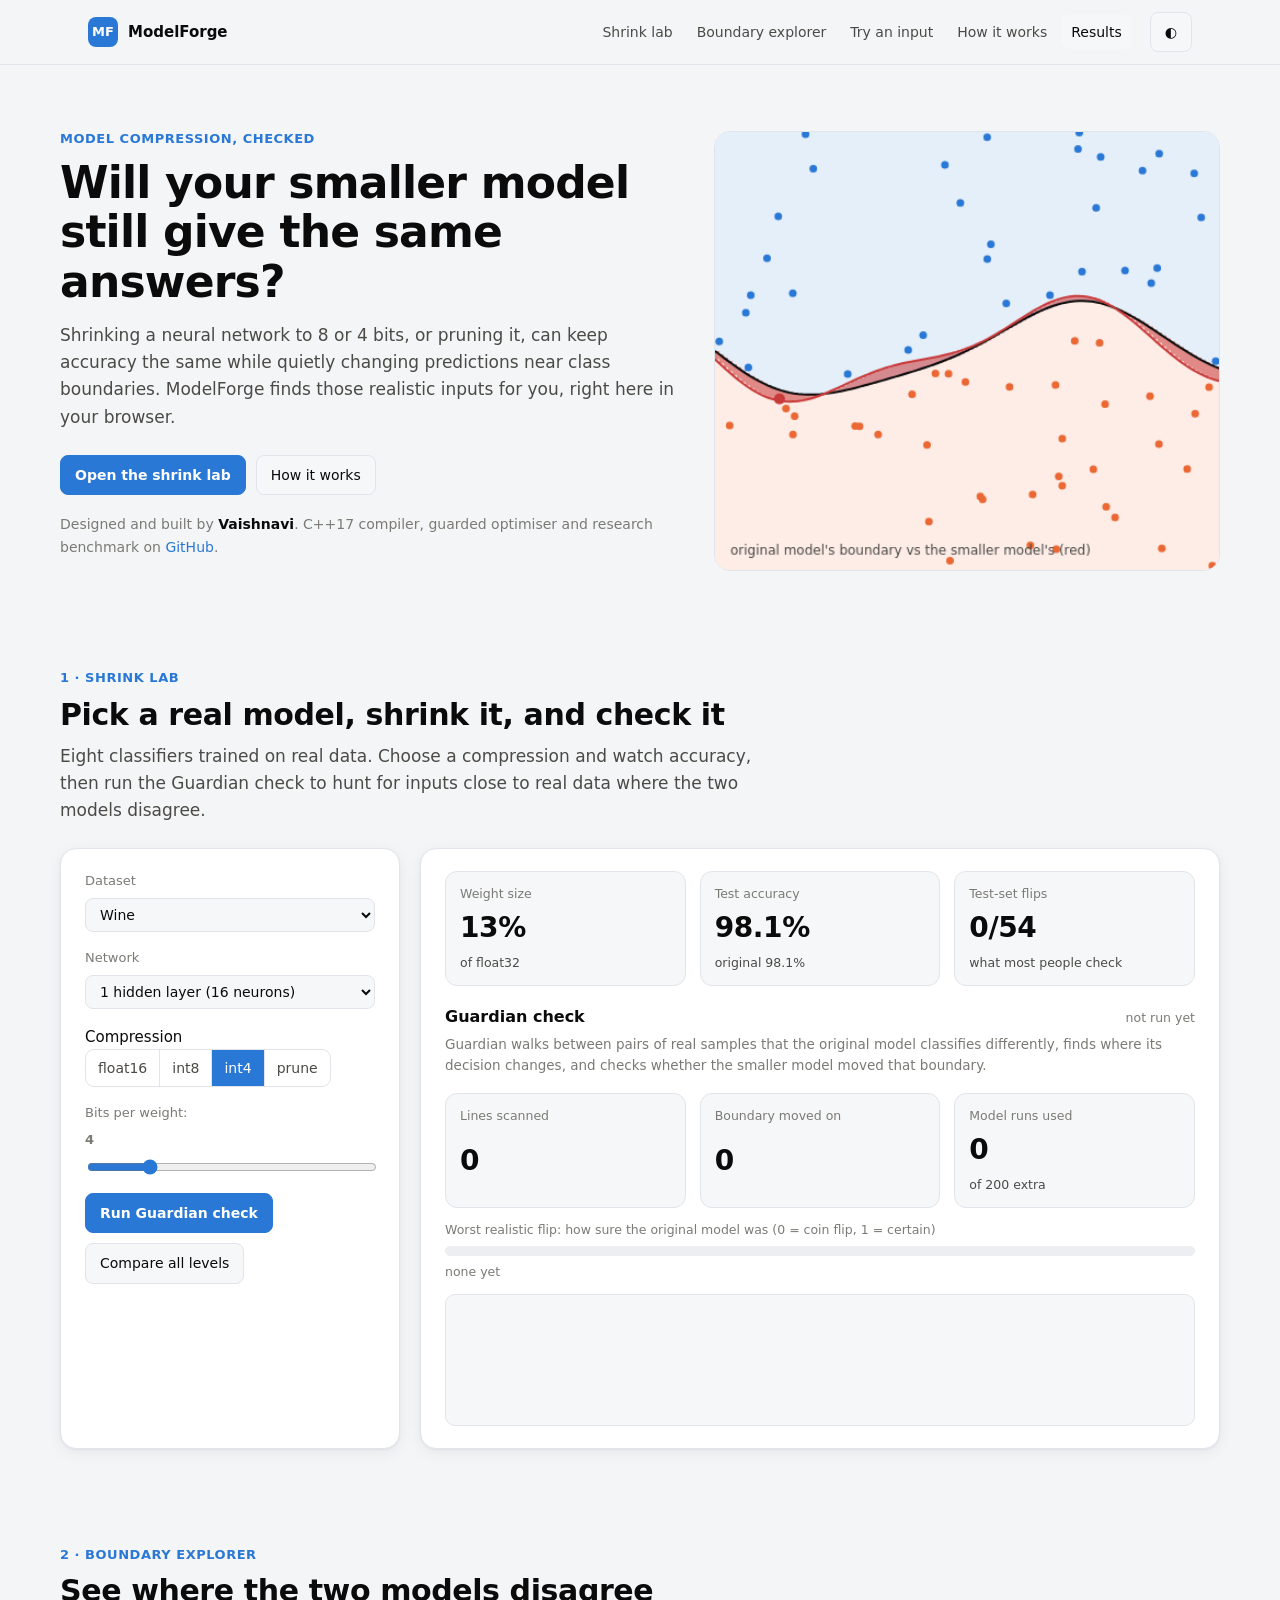
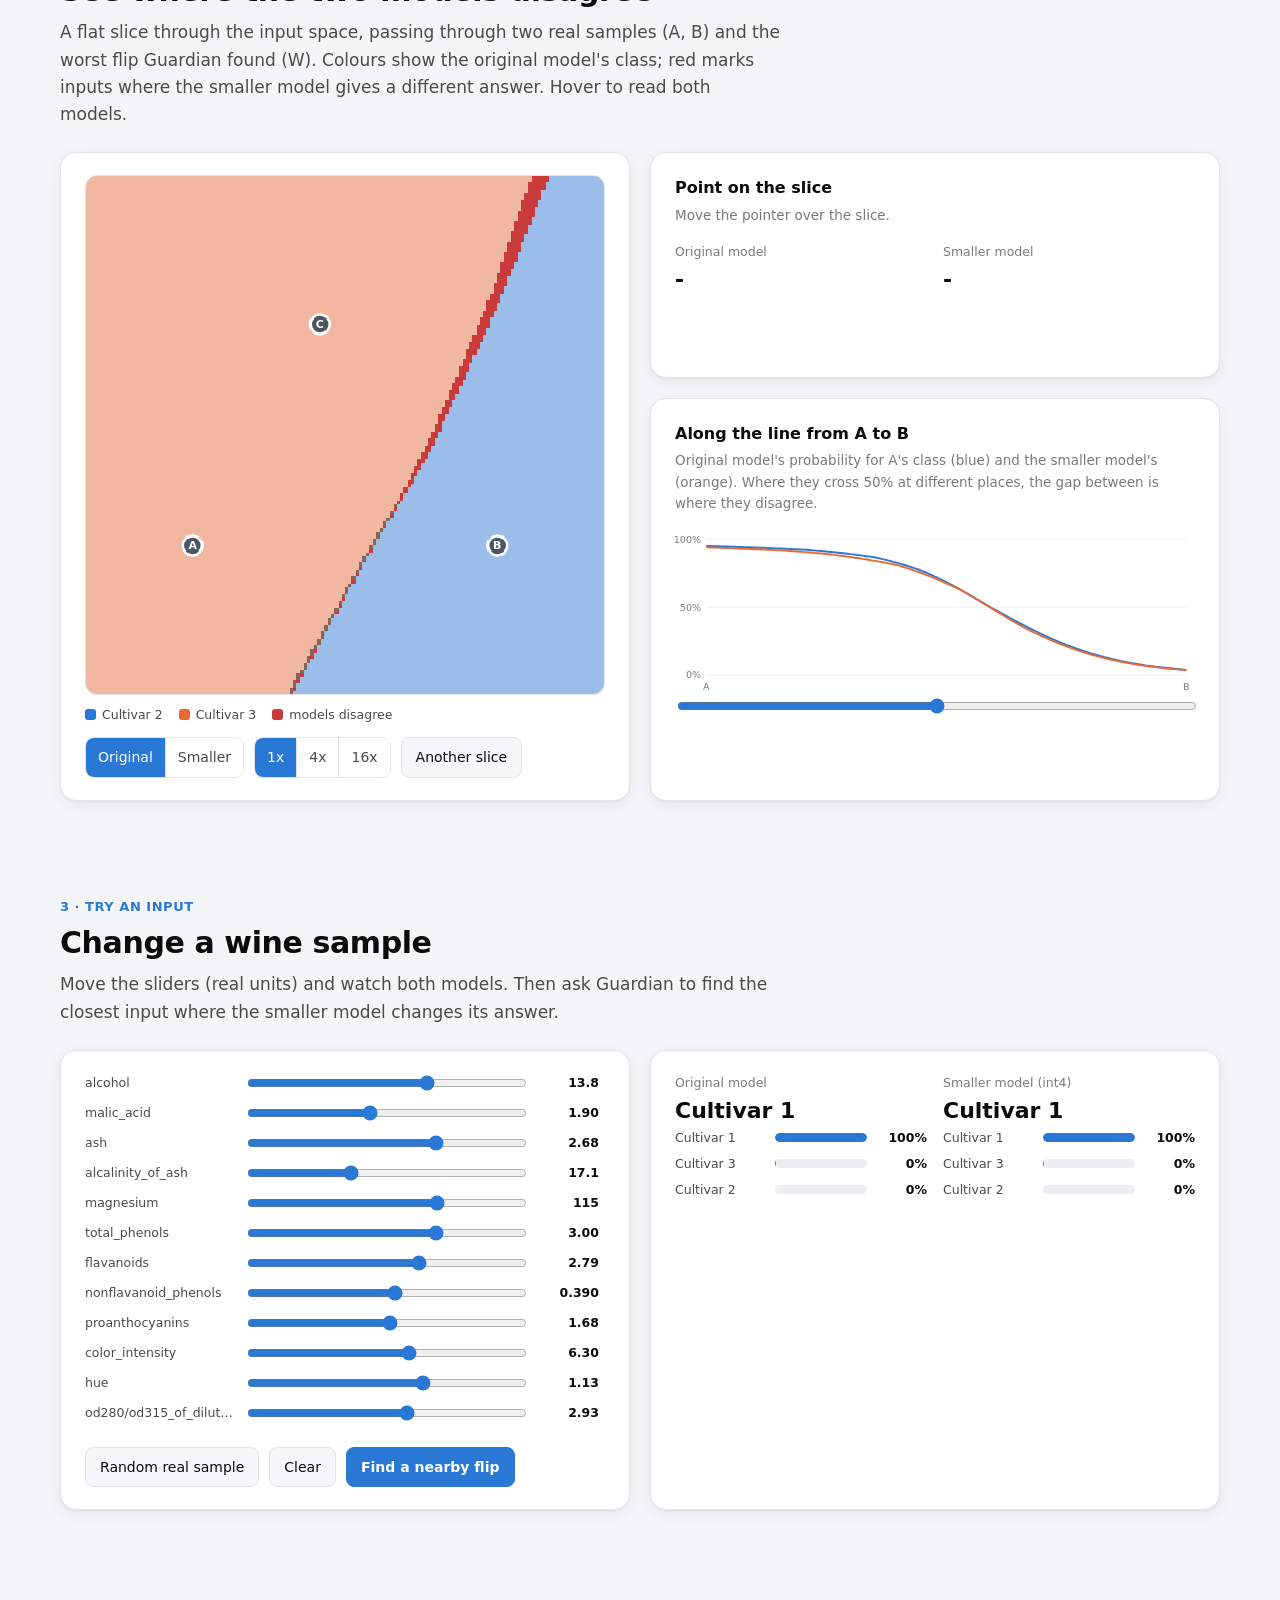
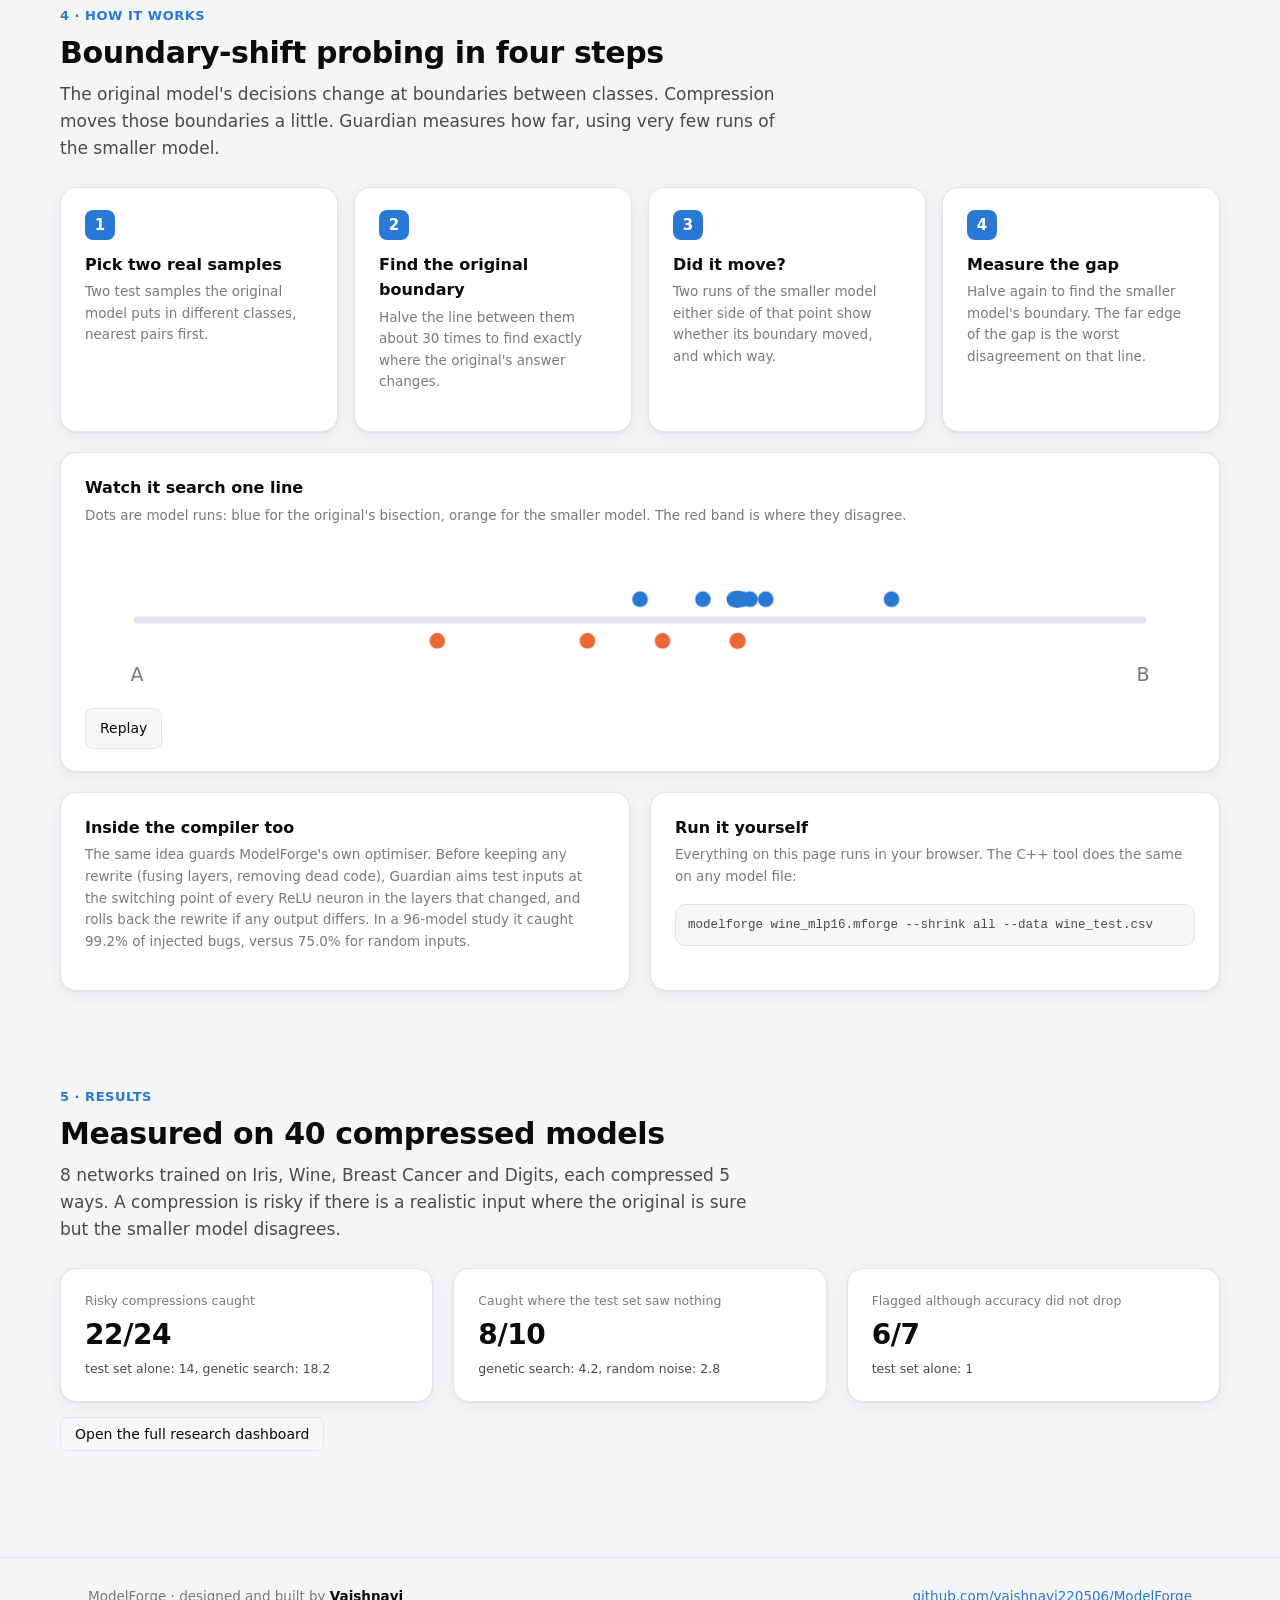
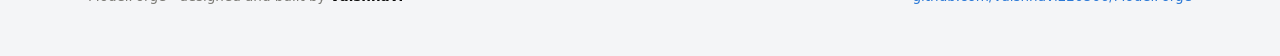
==== website/index.html @ 622ba01b "Add interactive ModelForge website - website/: shrink lab (compress real models, live Guardian check" ====
<!doctype html>
<html lang="en">
<head>
<meta charset="utf-8">
<meta name="viewport" content="width=device-width, initial-scale=1">
<title>ModelForge Shrink Lab</title>
<meta name="author" content="Vaishnavi">
<meta name="description" content="Shrink a trained neural network and find realistic inputs where the smaller model disagrees with the original. Built by Vaishnavi.">
<link rel="stylesheet" href="style.css">
</head>
<body>
<header class="nav">
  <div class="nav-inner">
    <a class="brand" href="#top"><span class="logo" aria-hidden="true">MF</span>ModelForge</a>
    <nav class="nav-links" aria-label="Sections">
      <a href="#lab">Shrink lab</a>
      <a href="#explorer">Boundary explorer</a>
      <a href="#playground">Try an input</a>
      <a href="#how">How it works</a>
      <a href="#results">Results</a>
    </nav>
    <button id="theme" type="button" aria-label="Toggle colour theme">◐</button>
  </div>
</header>

<main id="top">
  <div class="wrap hero">
    <div>
      <p class="eyebrow">Model compression, checked</p>
      <h1>Will your smaller model still give the same answers?</h1>
      <p class="lead">Shrinking a neural network to 8 or 4 bits, or pruning it, can keep accuracy the same while quietly changing predictions near class boundaries. ModelForge finds those realistic inputs for you, right here in your browser.</p>
      <div class="hero-actions">
        <a class="button primary" href="#lab">Open the shrink lab</a>
        <a class="button" href="#how">How it works</a>
      </div>
      <p class="byline">Designed and built by <b>Vaishnavi</b>. C++17 compiler, guarded optimiser and research benchmark on <a href="https://github.com/vaishnavi220506/ModelForge">GitHub</a>.</p>
    </div>
    <canvas id="hero-canvas" width="460" height="400" aria-label="Animation: the decision boundary of a compressed model drifting away from the original"></canvas>
  </div>

  <section class="block wrap" id="lab">
    <p class="eyebrow">1 · Shrink lab</p>
    <h2>Pick a real model, shrink it, and check it</h2>
    <p class="lead">Eight classifiers trained on real data. Choose a compression and watch accuracy, then run the Guardian check to hunt for inputs close to real data where the two models disagree.</p>
    <div class="grid lab">
      <div class="card reveal">
        <div class="grid" style="gap:16px">
          <label class="field">Dataset
            <select id="dataset"></select>
          </label>
          <label class="field">Network
            <select id="arch">
              <option value="mlp16">1 hidden layer (16 neurons)</option>
              <option value="mlp32x16">2 hidden layers (32, 16)</option>
            </select>
          </label>
          <div class="field">Compression
            <div class="segmented" id="kinds" role="group" aria-label="Compression">
              <button type="button" data-kind="fp16">float16</button>
              <button type="button" data-kind="int8">int8</button>
              <button type="button" data-kind="int4">int4</button>
              <button type="button" data-kind="prune">prune</button>
            </div>
          </div>
          <label class="field" id="bits-field">Bits per weight: <b id="bits-value">4</b>
            <input id="bits" type="range" min="2" max="12" value="4">
          </label>
          <label class="field" id="prune-field">Weights removed: <b id="prune-value">30%</b>
            <input id="prune" type="range" min="5" max="90" step="5" value="30">
          </label>
          <div style="display:flex;gap:10px;flex-wrap:wrap">
            <button class="primary" id="run" type="button">Run Guardian check</button>
            <button id="compare-all" type="button">Compare all levels</button>
          </div>
        </div>
      </div>
      <div class="grid" style="gap:20px">
        <div class="card reveal">
          <div class="stats">
            <div class="tile stat"><span class="label">Weight size</span><span class="value" id="s-size">50%</span><span class="note">of float32</span></div>
            <div class="tile stat"><span class="label">Test accuracy</span><span class="value" id="s-acc">-</span><span class="note" id="s-acc-note">original</span></div>
            <div class="tile stat"><span class="label">Test-set flips</span><span class="value" id="s-flips">-</span><span class="note" id="s-flips-note">what most people check</span></div>
          </div>
          <div style="margin-top:18px">
            <div style="display:flex;justify-content:space-between;align-items:baseline;gap:12px;flex-wrap:wrap">
              <h3>Guardian check</h3>
              <span id="risk" class="small" aria-live="polite">not run yet</span>
            </div>
            <p class="sub" id="verdict">Guardian walks between pairs of real samples that the original model classifies differently, finds where its decision changes, and checks whether the smaller model moved that boundary.</p>
            <div class="stats" style="margin-bottom:12px">
              <div class="tile stat"><span class="label">Lines scanned</span><span class="value" id="g-lines">0</span></div>
              <div class="tile stat"><span class="label">Boundary moved on</span><span class="value" id="g-moved">0</span></div>
              <div class="tile stat"><span class="label">Model runs used</span><span class="value" id="g-evals">0</span><span class="note" id="g-budget">of 200 extra</span></div>
            </div>
            <div class="small" style="margin-bottom:6px">Worst realistic flip: how sure the original model was (0 = coin flip, 1 = certain)</div>
            <div class="meter"><span id="g-meter"></span></div>
            <div class="small" id="g-worst" style="margin:6px 0 12px">none yet</div>
            <div class="log" id="log" aria-live="polite"></div>
          </div>
        </div>
        <div class="card reveal" id="compare-card" hidden>
          <h3>All compression levels</h3>
          <p class="sub">Accuracy, test-set flips and Guardian's worst realistic flip for each level. The highlighted row is the smallest low-risk option.</p>
          <div class="scroll"><table id="compare-table"></table></div>
        </div>
      </div>
    </div>
  </section>

  <section class="block wrap" id="explorer">
    <p class="eyebrow">2 · Boundary explorer</p>
    <h2>See where the two models disagree</h2>
    <p class="lead">A flat slice through the input space, passing through two real samples (A, B) and the worst flip Guardian found (W). Colours show the original model's class; red marks inputs where the smaller model gives a different answer. Hover to read both models.</p>
    <div class="grid two">
      <div class="card reveal">
        <div class="plane-wrap"><canvas id="plane" width="180" height="180"></canvas></div>
        <div class="legend" id="plane-legend"></div>
        <div style="display:flex;gap:10px;margin-top:12px;flex-wrap:wrap">
          <div class="segmented" id="view" role="group" aria-label="Colour by">
            <button type="button" data-view="original" aria-pressed="true">Original</button>
            <button type="button" data-view="compressed">Smaller</button>
          </div>
          <div class="segmented" id="zoom" role="group" aria-label="Zoom into the boundary between A and B">
            <button type="button" data-zoom="1" aria-pressed="true">1x</button>
            <button type="button" data-zoom="4">4x</button>
            <button type="button" data-zoom="16">16x</button>
          </div>
          <button type="button" id="new-slice">Another slice</button>
        </div>
      </div>
      <div class="grid" style="gap:20px">
        <div class="card reveal">
          <h3 id="hover-title">Point on the slice</h3>
          <p class="sub" id="hover-sub">Move the pointer over the slice.</p>
          <div class="two grid" style="gap:16px">
            <div><div class="small">Original model</div><div class="pred" id="hover-orig">-</div><div class="probs" id="hover-orig-probs"></div></div>
            <div><div class="small">Smaller model</div><div class="pred" id="hover-comp">-</div><div class="probs" id="hover-comp-probs"></div></div>
          </div>
        </div>
        <div class="card reveal segment-chart">
          <h3>Along the line from A to B</h3>
          <p class="sub">Original model's probability for A's class (blue) and the smaller model's (orange). Where they cross 50% at different places, the gap between is where they disagree.</p>
          <div id="segment"></div>
          <input id="scrub" type="range" min="0" max="1000" value="500" aria-label="Position between A and B">
        </div>
      </div>
    </div>
  </section>

  <section class="block wrap" id="playground">
    <p class="eyebrow">3 · Try an input</p>
    <h2 id="play-title">Draw a digit</h2>
    <p class="lead" id="play-lead">Draw on the 8 by 8 grid (the size of the Digits dataset). Both models predict as you draw. Then ask Guardian to find the closest drawing where the smaller model changes its answer.</p>
    <div class="grid two">
      <div class="card reveal">
        <div id="input-area"></div>
        <div style="display:flex;gap:10px;margin-top:14px;flex-wrap:wrap">
          <button type="button" id="sample">Random real sample</button>
          <button type="button" id="clear">Clear</button>
          <button type="button" class="primary" id="nearby">Find a nearby flip</button>
        </div>
      </div>
      <div class="card reveal">
        <div class="two grid" style="gap:16px">
          <div><div class="small">Original model</div><div class="pred" id="play-orig">-</div><div class="probs" id="play-orig-probs"></div></div>
          <div><div class="small">Smaller model (<span id="play-kind">int4</span>)</div><div class="pred" id="play-comp">-</div><div class="probs" id="play-comp-probs"></div></div>
        </div>
        <div id="nearby-result" class="small" style="margin-top:16px" aria-live="polite"></div>
        <div id="nearby-area" style="margin-top:10px"></div>
      </div>
    </div>
  </section>

  <section class="block wrap" id="how">
    <p class="eyebrow">4 · How it works</p>
    <h2>Boundary-shift probing in four steps</h2>
    <p class="lead">The original model's decisions change at boundaries between classes. Compression moves those boundaries a little. Guardian measures how far, using very few runs of the smaller model.</p>
    <div class="steps">
      <div class="card step reveal"><h3>Pick two real samples</h3><p class="sub">Two test samples the original model puts in different classes, nearest pairs first.</p></div>
      <div class="card step reveal"><h3>Find the original boundary</h3><p class="sub">Halve the line between them about 30 times to find exactly where the original's answer changes.</p></div>
      <div class="card step reveal"><h3>Did it move?</h3><p class="sub">Two runs of the smaller model either side of that point show whether its boundary moved, and which way.</p></div>
      <div class="card step reveal"><h3>Measure the gap</h3><p class="sub">Halve again to find the smaller model's boundary. The far edge of the gap is the worst disagreement on that line.</p></div>
    </div>
    <div class="card reveal bisect" style="margin-top:20px">
      <h3>Watch it search one line</h3>
      <p class="sub">Dots are model runs: blue for the original's bisection, orange for the smaller model. The red band is where they disagree.</p>
      <div id="bisect"></div>
      <button type="button" id="replay" style="margin-top:10px">Replay</button>
    </div>
    <div class="grid two" style="margin-top:20px">
      <div class="card reveal"><h3>Inside the compiler too</h3><p class="sub">The same idea guards ModelForge's own optimiser. Before keeping any rewrite (fusing layers, removing dead code), Guardian aims test inputs at the switching point of every ReLU neuron in the layers that changed, and rolls back the rewrite if any output differs. In a 96-model study it caught 99.2% of injected bugs, versus 75.0% for random inputs.</p></div>
      <div class="card reveal"><h3>Run it yourself</h3><p class="sub">Everything on this page runs in your browser. The C++ tool does the same on any model file:</p><pre class="log" style="height:auto">modelforge wine_mlp16.mforge --shrink all --data wine_test.csv</pre></div>
    </div>
  </section>

  <section class="block wrap" id="results">
    <p class="eyebrow">5 · Results</p>
    <h2>Measured on 40 compressed models</h2>
    <p class="lead">8 networks trained on Iris, Wine, Breast Cancer and Digits, each compressed 5 ways. A compression is risky if there is a realistic input where the original is sure but the smaller model disagrees.</p>
    <div class="grid three" id="result-tiles"></div>
    <p style="margin-top:20px"><a class="button" href="../dashboard/index.html">Open the full research dashboard</a></p>
  </section>
</main>

<footer>
  <div class="wrap">
    <span>ModelForge · designed and built by <b>Vaishnavi</b></span>
    <a href="https://github.com/vaishnavi220506/ModelForge">github.com/vaishnavi220506/ModelForge</a>
  </div>
</footer>

<script src="models.js"></script>
<script src="../dashboard/data.js"></script>
<script src="app.js"></script>
</body>
</html>
---- website/style.css ----
/* ModelForge website. Author: Vaishnavi. */
:root {
  color-scheme: dark;
  --bg: #0c0e14;
  --surface-1: #141821;
  --surface-2: #1b2030;
  --surface-3: #232a3d;
  --border: #262c3d;
  --grid: #232838;
  --text-primary: #f3f4f8;
  --text-secondary: #b6bccb;
  --text-muted: #7c8499;
  --accent: #3987e5;
  --accent-ink: #ffffff;
  --good: #3fb37f;
  --warn: #d99a1e;
  --bad: #e66767;
  --c0: #3987e5; --c1: #d95926; --c2: #199e70; --c3: #c98500; --c4: #d55181; --c5: #008300;
  --shadow: 0 1px 0 rgba(255,255,255,0.03) inset, 0 8px 24px rgba(0,0,0,0.25);
}
:root[data-theme="light"] {
  color-scheme: light;
  --bg: #f4f5f7; --surface-1: #ffffff; --surface-2: #f6f7f9; --surface-3: #eceef2; --border: #e1e4ea; --grid: #eceef2;
  --text-primary: #0b0b0b; --text-secondary: #4b4a47; --text-muted: #7b7a75;
  --accent: #2a78d6; --good: #1a8a5a; --warn: #a86f00; --bad: #c93a3a;
  --c0: #2a78d6; --c1: #eb6834; --c2: #1baf7a; --c3: #eda100; --c4: #e87ba4; --c5: #008300;
  --shadow: 0 1px 2px rgba(16,24,40,0.05), 0 4px 16px rgba(16,24,40,0.06);
}
@media (prefers-color-scheme: light) {
  :root:not([data-theme="dark"]) {
    color-scheme: light;
    --bg: #f4f5f7; --surface-1: #ffffff; --surface-2: #f6f7f9; --surface-3: #eceef2; --border: #e1e4ea; --grid: #eceef2;
    --text-primary: #0b0b0b; --text-secondary: #4b4a47; --text-muted: #7b7a75;
    --accent: #2a78d6; --good: #1a8a5a; --warn: #a86f00; --bad: #c93a3a;
    --c0: #2a78d6; --c1: #eb6834; --c2: #1baf7a; --c3: #eda100; --c4: #e87ba4; --c5: #008300;
    --shadow: 0 1px 2px rgba(16,24,40,0.05), 0 4px 16px rgba(16,24,40,0.06);
  }
}
* { box-sizing: border-box; }
[hidden] { display: none !important; }
html { scroll-behavior: smooth; }
html, body { margin: 0; }
body {
  background: var(--bg); color: var(--text-primary);
  font: 15px/1.6 ui-sans-serif, system-ui, -apple-system, "Segoe UI", Roboto, "Helvetica Neue", Arial, sans-serif;
  -webkit-font-smoothing: antialiased;
}
a { color: var(--accent); text-decoration: none; }
a:hover { text-decoration: underline; }
code, .mono { font-family: ui-monospace, "Cascadia Code", "SF Mono", Menlo, Consolas, monospace; font-size: 13px; }
.wrap { max-width: 1160px; margin: 0 auto; padding: 0 28px; }

/* Navigation */
header.nav { position: sticky; top: 0; z-index: 20; background: color-mix(in srgb, var(--bg) 86%, transparent); backdrop-filter: blur(10px); border-bottom: 1px solid var(--border); }
.nav-inner { max-width: 1160px; margin: 0 auto; padding: 12px 28px; display: flex; align-items: center; gap: 18px; }
.brand { display: flex; align-items: center; gap: 10px; color: var(--text-primary); font-weight: 650; }
.brand:hover { text-decoration: none; }
.logo { width: 30px; height: 30px; border-radius: 8px; background: var(--accent); color: #fff; display: grid; place-items: center; font-size: 13px; font-weight: 700; }
.nav-links { display: flex; gap: 4px; margin-left: auto; flex-wrap: wrap; }
.nav-links a { color: var(--text-secondary); padding: 6px 10px; border-radius: 8px; font-size: 14px; }
.nav-links a:hover, .nav-links a.active { background: var(--surface-2); color: var(--text-primary); text-decoration: none; }
@media (max-width: 860px) { .nav-links { display: none; } }

button, .button {
  font: inherit; font-size: 14px; cursor: pointer; border-radius: 8px; padding: 8px 14px;
  border: 1px solid var(--border); background: var(--surface-2); color: var(--text-primary);
  transition: background 0.15s ease, border-color 0.15s ease, transform 0.1s ease;
}
button:hover, .button:hover { border-color: color-mix(in srgb, var(--accent) 50%, var(--border)); text-decoration: none; }
button:active { transform: translateY(1px); }
button:focus-visible, select:focus-visible, input:focus-visible, a:focus-visible { outline: 2px solid var(--accent); outline-offset: 2px; }
button.primary, .button.primary { background: var(--accent); border-color: var(--accent); color: var(--accent-ink); font-weight: 600; }
button.primary:hover { filter: brightness(1.08); }
button:disabled { opacity: 0.55; cursor: progress; }
.segmented { display: inline-flex; border: 1px solid var(--border); border-radius: 9px; overflow: hidden; flex-wrap: wrap; }
.segmented button { border: 0; border-radius: 0; background: transparent; color: var(--text-secondary); padding: 7px 12px; }
.segmented button + button { border-left: 1px solid var(--border); }
.segmented button[aria-pressed="true"] { background: var(--accent); color: #fff; }
select, input[type="number"] { font: inherit; font-size: 14px; color: var(--text-primary); background: var(--surface-2); border: 1px solid var(--border); border-radius: 8px; padding: 7px 10px; }
input[type="range"] { accent-color: var(--accent); width: 100%; }
label.field { display: grid; gap: 6px; font-size: 13px; color: var(--text-muted); }

/* Sections */
section.block { padding: 72px 0 24px; scroll-margin-top: 60px; }
.eyebrow { color: var(--accent); font-size: 13px; font-weight: 600; letter-spacing: 0.04em; text-transform: uppercase; margin: 0 0 8px; }
h1 { font-size: 44px; line-height: 1.12; letter-spacing: -0.8px; margin: 0 0 16px; max-width: 760px; }
h2 { font-size: 30px; line-height: 1.2; letter-spacing: -0.4px; margin: 0 0 10px; }
h3 { font-size: 16px; margin: 0 0 4px; }
.lead { font-size: 17px; color: var(--text-secondary); max-width: 720px; margin: 0 0 24px; }
.sub { color: var(--text-muted); font-size: 13.5px; margin: 0 0 16px; }
.small { font-size: 12.5px; color: var(--text-muted); }
.card { background: var(--surface-1); border: 1px solid var(--border); border-radius: 16px; padding: 22px 24px; box-shadow: var(--shadow); min-width: 0; }
.grid { display: grid; gap: 20px; }
.two { grid-template-columns: minmax(0, 1fr) minmax(0, 1fr); }
.lab { grid-template-columns: minmax(0, 340px) minmax(0, 1fr); }
.three { grid-template-columns: repeat(3, minmax(0, 1fr)); }
@media (max-width: 900px) { .two, .lab, .three { grid-template-columns: minmax(0, 1fr); } h1 { font-size: 34px; } }
@media (max-width: 640px) { .wrap, .nav-inner { padding-left: 16px; padding-right: 16px; } }

/* Hero */
.hero { display: grid; grid-template-columns: minmax(0, 1.1fr) minmax(0, 0.9fr); gap: 36px; align-items: center; padding: 64px 0 24px; }
@media (max-width: 900px) { .hero { grid-template-columns: minmax(0, 1fr); } }
.hero-actions { display: flex; gap: 10px; flex-wrap: wrap; }
.hero canvas { width: 100%; aspect-ratio: 1.15; border-radius: 16px; border: 1px solid var(--border); background: var(--surface-1); display: block; }
.byline { margin-top: 18px; color: var(--text-muted); font-size: 14px; }
.byline b { color: var(--text-primary); }

/* Stats */
.stat { display: grid; gap: 2px; }
.stat .label { color: var(--text-muted); font-size: 12.5px; }
.stat .value { font-size: 28px; font-weight: 650; letter-spacing: -0.4px; font-variant-numeric: tabular-nums; }
.stat .note { color: var(--text-secondary); font-size: 12.5px; }
.stats { display: grid; grid-template-columns: repeat(3, minmax(0, 1fr)); gap: 14px; }
@media (max-width: 640px) { .stats { grid-template-columns: minmax(0, 1fr) minmax(0, 1fr); } }
.tile { background: var(--surface-2); border: 1px solid var(--border); border-radius: 12px; padding: 12px 14px; }

/* Risk badge */
.risk { display: inline-flex; align-items: center; gap: 8px; font-weight: 650; border-radius: 8px; padding: 4px 10px; border: 1px solid currentColor; }
.risk::before { font-weight: 700; }
.risk.negligible, .risk.low { color: var(--good); }
.risk.negligible::before, .risk.low::before { content: "✓"; }
.risk.moderate { color: var(--warn); }
.risk.moderate::before { content: "!"; }
.risk.high { color: var(--bad); }
.risk.high::before { content: "✕"; }

/* Meter */
.meter { height: 10px; border-radius: 6px; background: var(--surface-3); overflow: hidden; }
.meter > span { display: block; height: 100%; width: 0; border-radius: 6px; background: var(--accent); transition: width 0.5s cubic-bezier(0.2, 0.75, 0.2, 1), background 0.3s ease; }

/* Live log */
.log { font-family: ui-monospace, Menlo, Consolas, monospace; font-size: 12.5px; background: var(--surface-2); border: 1px solid var(--border); border-radius: 10px; padding: 10px 12px; height: 132px; overflow: auto; color: var(--text-secondary); }
.log div { animation: fadein 0.3s ease both; }
.log .hit { color: var(--warn); }
.log .worst { color: var(--bad); }

/* Tables */
table { border-collapse: collapse; width: 100%; font-size: 14px; }
th, td { text-align: left; padding: 9px 10px; border-bottom: 1px solid var(--border); white-space: nowrap; }
th { color: var(--text-muted); font-weight: 500; font-size: 12.5px; }
td.num, th.num { text-align: right; font-variant-numeric: tabular-nums; }
tbody tr { animation: rise 0.45s cubic-bezier(0.2, 0.75, 0.2, 1) both; }
tr.recommended td { background: color-mix(in srgb, var(--good) 10%, transparent); }
.scroll { overflow-x: auto; }

/* Probability bars */
.probs { display: grid; gap: 6px; }
.prob { display: grid; grid-template-columns: 92px minmax(0, 1fr) 52px; gap: 8px; align-items: center; font-size: 12.5px; color: var(--text-secondary); }
.prob .track { height: 9px; background: var(--surface-3); border-radius: 5px; overflow: hidden; }
.prob .fill { height: 100%; border-radius: 5px; transition: width 0.35s ease; }
.prob b { color: var(--text-primary); font-variant-numeric: tabular-nums; text-align: right; }
.pred { font-size: 22px; font-weight: 650; }
.pred.disagree { color: var(--bad); }

/* Explorer */
.plane-wrap { position: relative; }
.plane-wrap canvas { width: 100%; aspect-ratio: 1; display: block; border-radius: 12px; border: 1px solid var(--border); background: var(--surface-2); cursor: crosshair; image-rendering: pixelated; }
.legend { display: flex; flex-wrap: wrap; gap: 6px 16px; font-size: 12.5px; color: var(--text-secondary); margin: 10px 0 0; }
.swatch { width: 11px; height: 11px; border-radius: 3px; display: inline-block; margin-right: 6px; vertical-align: -1px; }
.segment-chart svg { width: 100%; height: auto; display: block; }
svg text { fill: var(--text-muted); font-size: 11px; }

/* Digit pad */
.pad { display: grid; grid-template-columns: repeat(8, 1fr); gap: 3px; width: 100%; max-width: 320px; aspect-ratio: 1; touch-action: none; user-select: none; }
.pad div { border-radius: 4px; background: var(--surface-3); transition: background 0.1s ease; }
.pads { display: flex; gap: 20px; flex-wrap: wrap; align-items: flex-start; }
.mini-pad { width: 150px; max-width: 150px; pointer-events: none; }
.sliders { display: grid; gap: 10px; max-height: 360px; overflow: auto; padding-right: 6px; }
.slider-row { display: grid; grid-template-columns: minmax(0, 150px) minmax(0, 1fr) 64px; gap: 10px; align-items: center; font-size: 12.5px; color: var(--text-secondary); }
.slider-row span:first-child { overflow: hidden; text-overflow: ellipsis; white-space: nowrap; }
.slider-row b { font-variant-numeric: tabular-nums; text-align: right; color: var(--text-primary); }

/* How it works */
.steps { display: grid; grid-template-columns: repeat(4, minmax(0, 1fr)); gap: 16px; counter-reset: step; }
@media (max-width: 900px) { .steps { grid-template-columns: minmax(0, 1fr) minmax(0, 1fr); } }
@media (max-width: 560px) { .steps { grid-template-columns: minmax(0, 1fr); } }
.step { position: relative; }
.step::before { counter-increment: step; content: counter(step); display: grid; place-items: center; width: 30px; height: 30px; border-radius: 8px; background: var(--accent); color: #fff; font-weight: 700; margin-bottom: 12px; }
.bisect svg { width: 100%; height: auto; display: block; }

footer { border-top: 1px solid var(--border); margin-top: 72px; padding: 28px 0 48px; color: var(--text-muted); font-size: 13.5px; }
footer .wrap { display: flex; gap: 16px; justify-content: space-between; flex-wrap: wrap; }
footer b { color: var(--text-primary); }

/* Motion */
@keyframes rise { from { opacity: 0; transform: translateY(14px); } to { opacity: 1; transform: none; } }
@keyframes fadein { from { opacity: 0; } to { opacity: 1; } }
@keyframes pop { 0% { transform: scale(0.9); opacity: 0; } 60% { transform: scale(1.04); } 100% { transform: none; opacity: 1; } }
.reveal { opacity: 0; transform: translateY(18px); transition: opacity 0.6s ease, transform 0.6s cubic-bezier(0.2, 0.75, 0.2, 1); }
.reveal.visible { opacity: 1; transform: none; }
.pop { animation: pop 0.45s cubic-bezier(0.2, 0.75, 0.2, 1) both; }
.card { transition: border-color 0.25s ease; }
.card:hover { border-color: color-mix(in srgb, var(--accent) 30%, var(--border)); }
@media (prefers-reduced-motion: reduce) {
  *, *::before, *::after { animation: none !important; transition: none !important; }
  .reveal { opacity: 1; transform: none; }
  html { scroll-behavior: auto; }
}
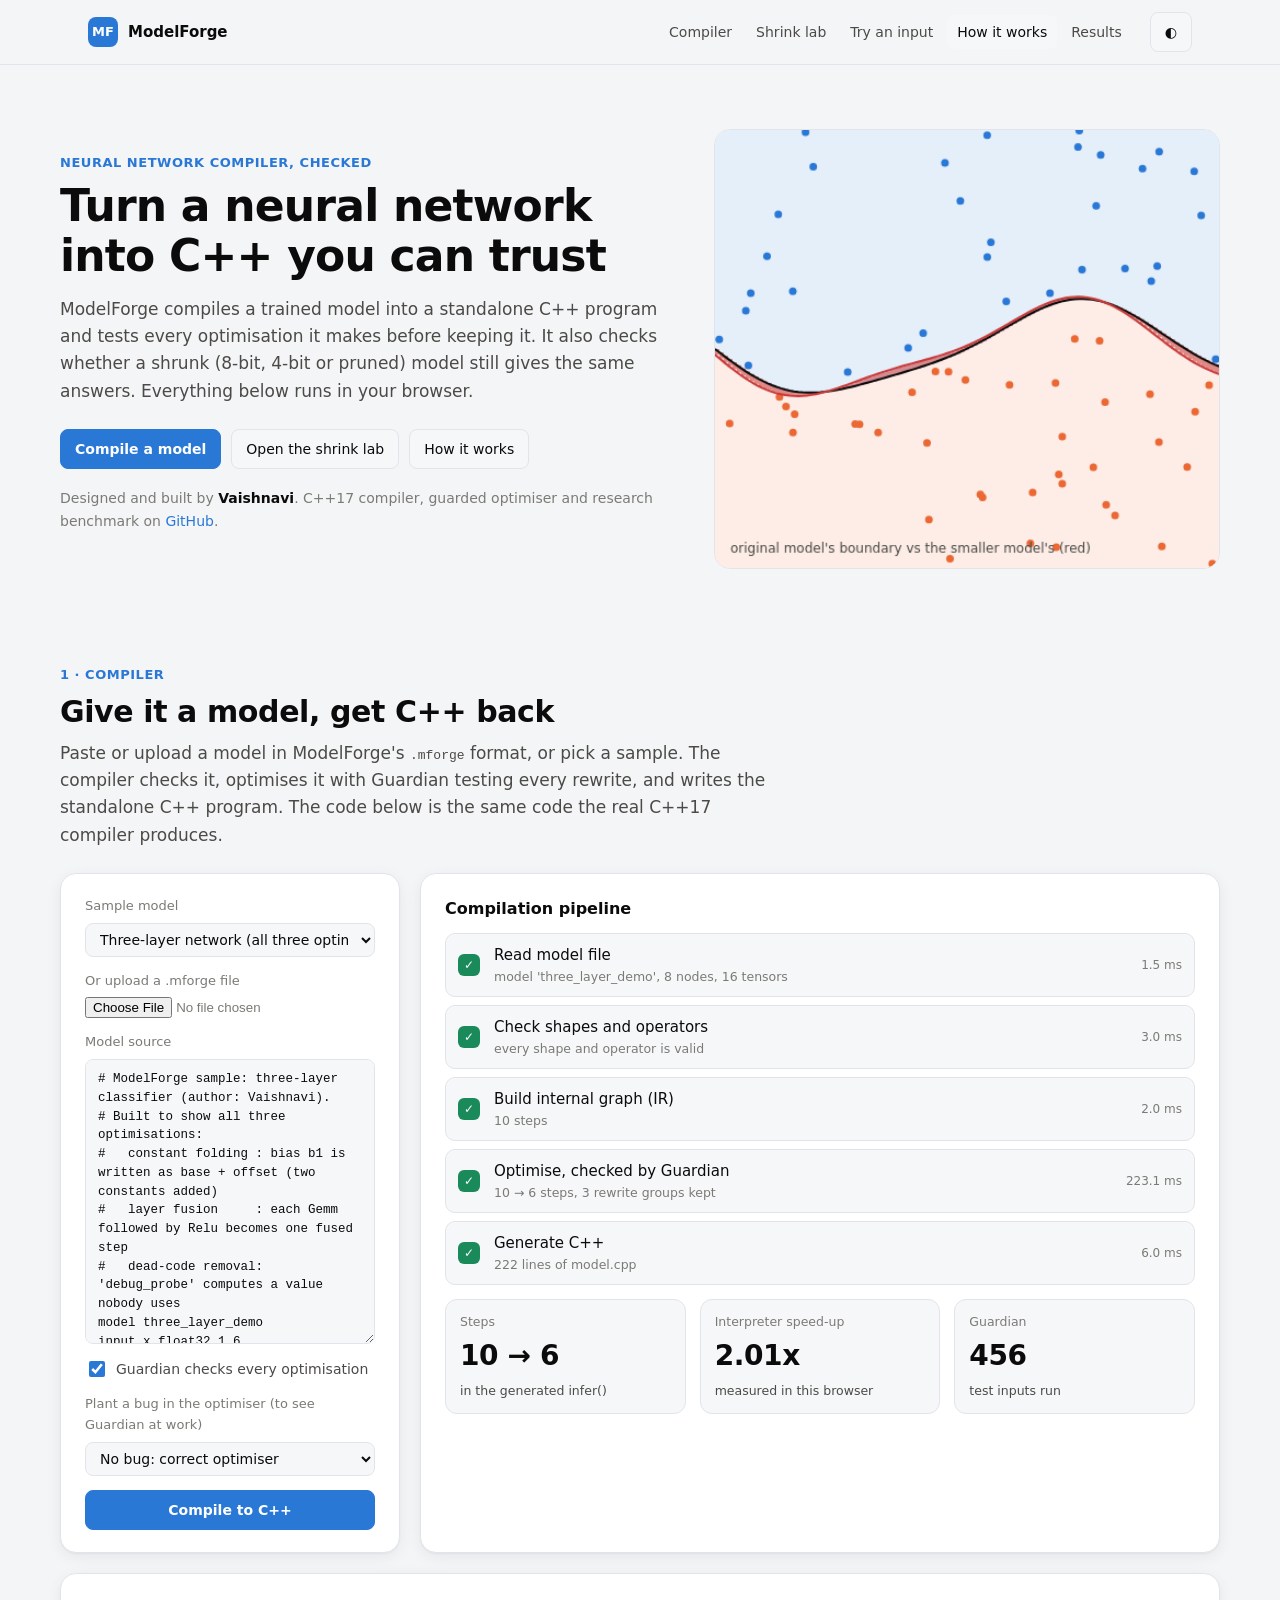
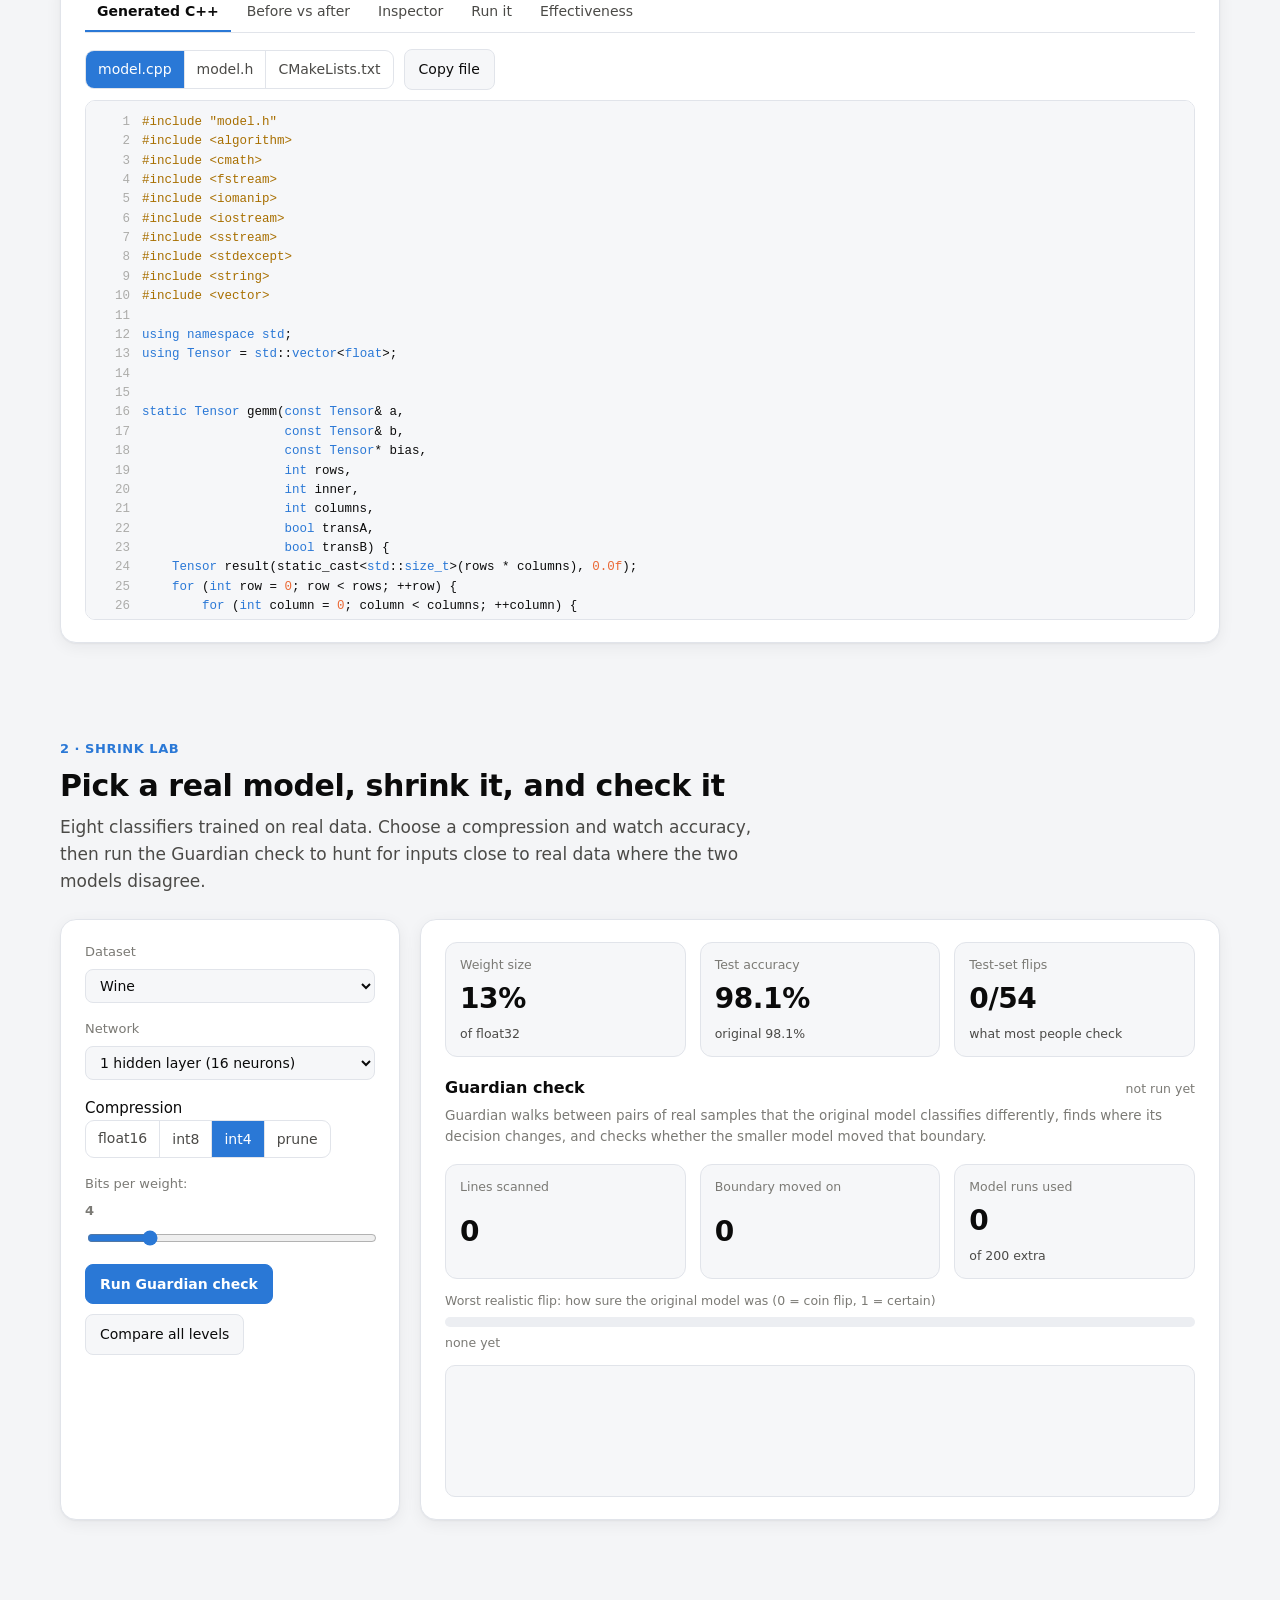
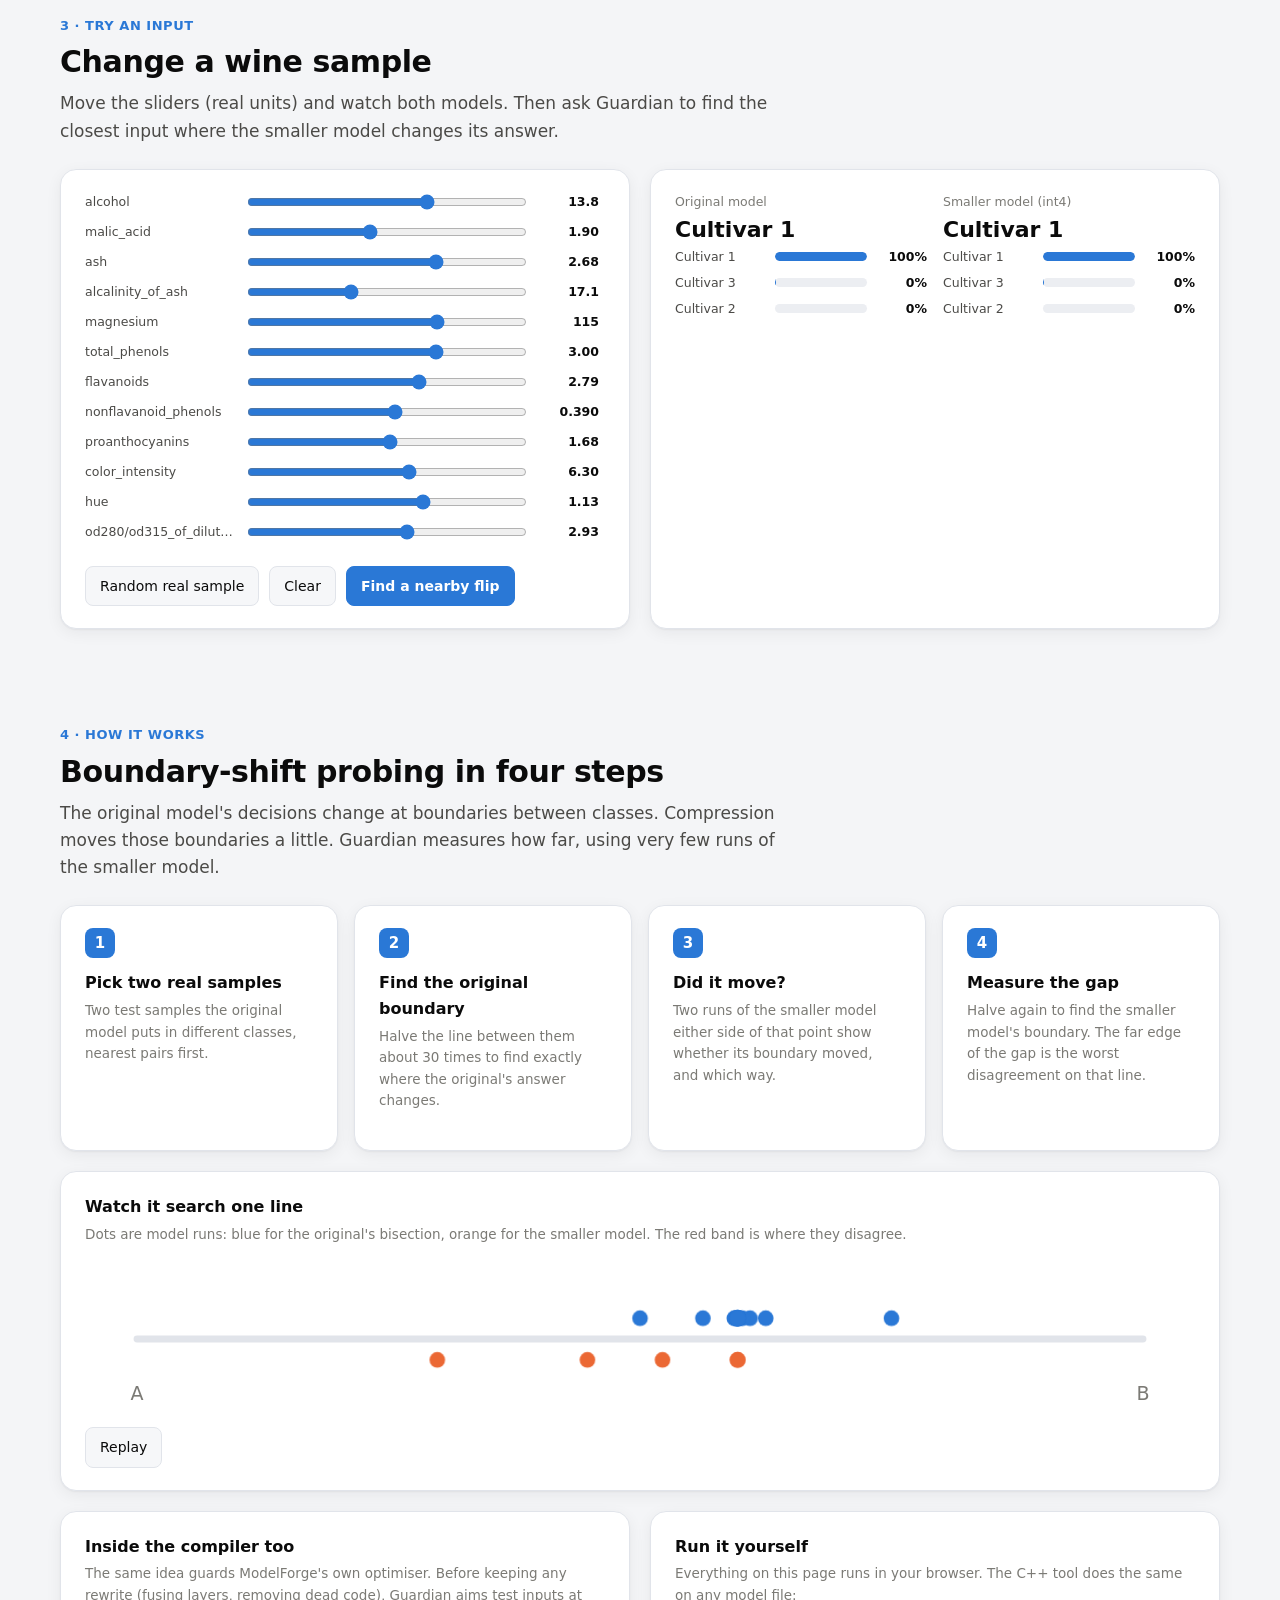
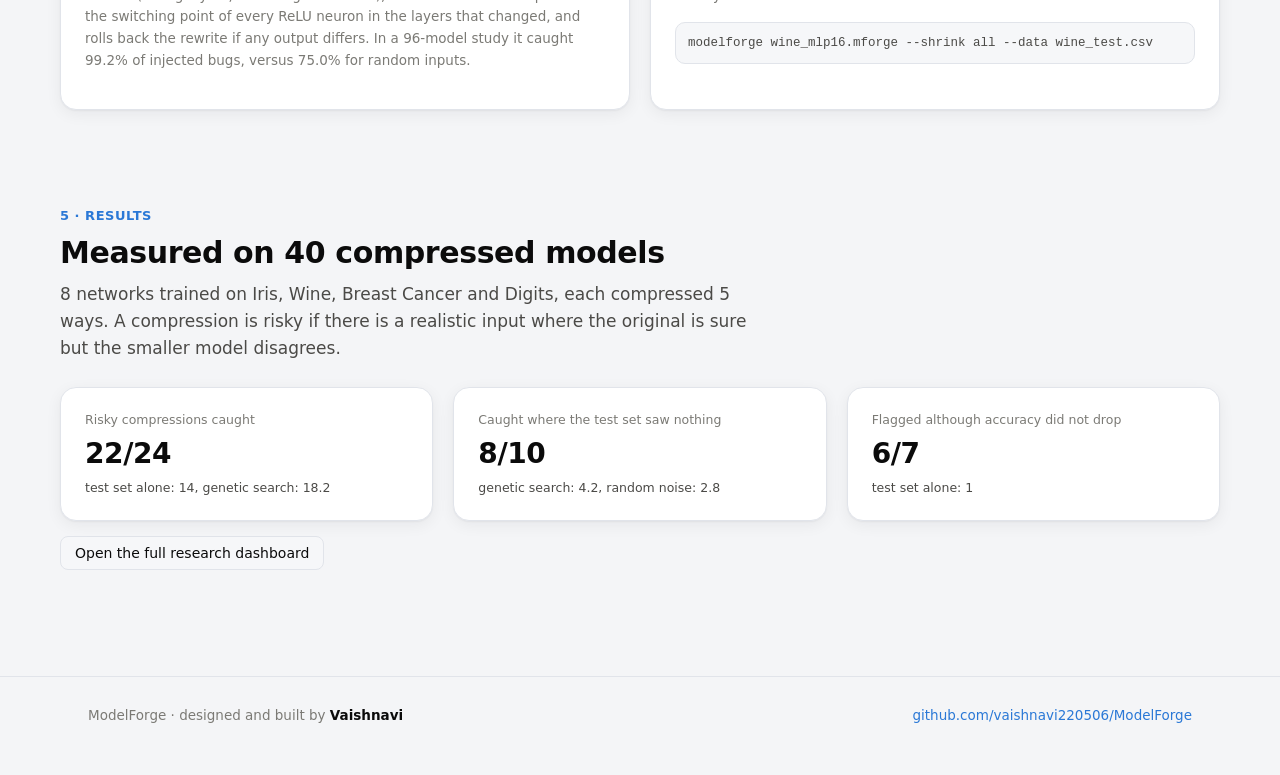
==== commit 7c1f8b77: "Add browser compiler with inspector, and faculty demo samples - website Compiler section: paste/uplo" ====
--- a/website/index.html
+++ b/website/index.html
@@ -13,8 +13,8 @@
   <div class="nav-inner">
     <a class="brand" href="#top"><span class="logo" aria-hidden="true">MF</span>ModelForge</a>
     <nav class="nav-links" aria-label="Sections">
+      <a href="#compiler">Compiler</a>
       <a href="#lab">Shrink lab</a>
-      <a href="#explorer">Boundary explorer</a>
       <a href="#playground">Try an input</a>
       <a href="#how">How it works</a>
       <a href="#results">Results</a>
@@ -26,11 +26,12 @@
 <main id="top">
   <div class="wrap hero">
     <div>
-      <p class="eyebrow">Model compression, checked</p>
-      <h1>Will your smaller model still give the same answers?</h1>
-      <p class="lead">Shrinking a neural network to 8 or 4 bits, or pruning it, can keep accuracy the same while quietly changing predictions near class boundaries. ModelForge finds those realistic inputs for you, right here in your browser.</p>
+      <p class="eyebrow">Neural network compiler, checked</p>
+      <h1>Turn a neural network into C++ you can trust</h1>
+      <p class="lead">ModelForge compiles a trained model into a standalone C++ program and tests every optimisation it makes before keeping it. It also checks whether a shrunk (8-bit, 4-bit or pruned) model still gives the same answers. Everything below runs in your browser.</p>
       <div class="hero-actions">
-        <a class="button primary" href="#lab">Open the shrink lab</a>
+        <a class="button primary" href="#compiler">Compile a model</a>
+        <a class="button" href="#lab">Open the shrink lab</a>
         <a class="button" href="#how">How it works</a>
       </div>
       <p class="byline">Designed and built by <b>Vaishnavi</b>. C++17 compiler, guarded optimiser and research benchmark on <a href="https://github.com/vaishnavi220506/ModelForge">GitHub</a>.</p>
@@ -38,8 +39,82 @@
     <canvas id="hero-canvas" width="460" height="400" aria-label="Animation: the decision boundary of a compressed model drifting away from the original"></canvas>
   </div>
 
+  <section class="block wrap" id="compiler">
+    <p class="eyebrow">1 · Compiler</p>
+    <h2>Give it a model, get C++ back</h2>
+    <p class="lead">Paste or upload a model in ModelForge's <code>.mforge</code> format, or pick a sample. The compiler checks it, optimises it with Guardian testing every rewrite, and writes the standalone C++ program. The code below is the same code the real C++17 compiler produces.</p>
+    <div class="grid lab">
+      <div class="card reveal">
+        <div class="grid" style="gap:14px">
+          <label class="field">Sample model
+            <select id="c-sample"></select>
+          </label>
+          <label class="field">Or upload a .mforge file
+            <input id="c-file" type="file" accept=".mforge,.txt">
+          </label>
+          <label class="field">Model source
+            <textarea id="c-source" rows="14" spellcheck="false"></textarea>
+          </label>
+          <label class="check"><input id="c-guardian" type="checkbox" checked> Guardian checks every optimisation</label>
+          <label class="field">Plant a bug in the optimiser (to see Guardian at work)
+            <select id="c-bug">
+              <option value="">No bug: correct optimiser</option>
+              <option value="drop_bias">Layer fusion forgets the bias</option>
+              <option value="relu6">Layer fusion clamps at 6 (ReLU6 instead of ReLU)</option>
+              <option value="sigmoid">Layer fusion uses Sigmoid instead of ReLU</option>
+              <option value="fold_round">Constant folding rounds to 2 decimals</option>
+            </select>
+          </label>
+          <button class="primary" id="c-compile" type="button">Compile to C++</button>
+        </div>
+      </div>
+      <div class="grid" style="gap:20px">
+        <div class="card reveal">
+          <h3>Compilation pipeline</h3>
+          <ol class="stages" id="c-stages"></ol>
+          <div id="c-errors" aria-live="polite"></div>
+          <div class="stats" id="c-summary" style="margin-top:14px"></div>
+        </div>
+      </div>
+    </div>
+    <div class="card reveal" style="margin-top:20px" id="c-results">
+      <div class="tabs" role="tablist" aria-label="Compiler results">
+        <button role="tab" type="button" data-panel="code" aria-selected="true">Generated C++</button>
+        <button role="tab" type="button" data-panel="diff" aria-selected="false">Before vs after</button>
+        <button role="tab" type="button" data-panel="inspect" aria-selected="false">Inspector</button>
+        <button role="tab" type="button" data-panel="run" aria-selected="false">Run it</button>
+        <button role="tab" type="button" data-panel="effect" aria-selected="false">Effectiveness</button>
+      </div>
+      <div class="tab-panel" data-panel="code">
+        <div style="display:flex;gap:10px;align-items:center;flex-wrap:wrap;margin-bottom:10px">
+          <div class="segmented" id="c-files" role="group" aria-label="Generated file">
+            <button type="button" data-file="source" aria-pressed="true">model.cpp</button>
+            <button type="button" data-file="header" aria-pressed="false">model.h</button>
+            <button type="button" data-file="cmake" aria-pressed="false">CMakeLists.txt</button>
+          </div>
+          <button type="button" id="c-copy">Copy file</button>
+          <span class="small" id="c-copy-note" aria-live="polite"></span>
+        </div>
+        <pre class="code" id="c-code"></pre>
+      </div>
+      <div class="tab-panel" data-panel="diff" hidden></div>
+      <div class="tab-panel" data-panel="inspect" hidden></div>
+      <div class="tab-panel" data-panel="run" hidden>
+        <div style="display:flex;gap:10px;flex-wrap:wrap;align-items:flex-end">
+          <label class="field" style="flex:1;min-width:220px">Input values (comma separated)
+            <input id="c-input" type="text">
+          </label>
+          <button type="button" id="c-random">Random input</button>
+          <button type="button" class="primary" id="c-run">Run</button>
+        </div>
+        <div id="c-run-out" style="margin-top:14px"></div>
+      </div>
+      <div class="tab-panel" data-panel="effect" hidden></div>
+    </div>
+  </section>
+
   <section class="block wrap" id="lab">
-    <p class="eyebrow">1 · Shrink lab</p>
+    <p class="eyebrow">2 · Shrink lab</p>
     <h2>Pick a real model, shrink it, and check it</h2>
     <p class="lead">Eight classifiers trained on real data. Choose a compression and watch accuracy, then run the Guardian check to hunt for inputs close to real data where the two models disagree.</p>
     <div class="grid lab">
@@ -107,46 +182,6 @@
     </div>
   </section>
 
-  <section class="block wrap" id="explorer">
-    <p class="eyebrow">2 · Boundary explorer</p>
-    <h2>See where the two models disagree</h2>
-    <p class="lead">A flat slice through the input space, passing through two real samples (A, B) and the worst flip Guardian found (W). Colours show the original model's class; red marks inputs where the smaller model gives a different answer. Hover to read both models.</p>
-    <div class="grid two">
-      <div class="card reveal">
-        <div class="plane-wrap"><canvas id="plane" width="180" height="180"></canvas></div>
-        <div class="legend" id="plane-legend"></div>
-        <div style="display:flex;gap:10px;margin-top:12px;flex-wrap:wrap">
-          <div class="segmented" id="view" role="group" aria-label="Colour by">
-            <button type="button" data-view="original" aria-pressed="true">Original</button>
-            <button type="button" data-view="compressed">Smaller</button>
-          </div>
-          <div class="segmented" id="zoom" role="group" aria-label="Zoom into the boundary between A and B">
-            <button type="button" data-zoom="1" aria-pressed="true">1x</button>
-            <button type="button" data-zoom="4">4x</button>
-            <button type="button" data-zoom="16">16x</button>
-          </div>
-          <button type="button" id="new-slice">Another slice</button>
-        </div>
-      </div>
-      <div class="grid" style="gap:20px">
-        <div class="card reveal">
-          <h3 id="hover-title">Point on the slice</h3>
-          <p class="sub" id="hover-sub">Move the pointer over the slice.</p>
-          <div class="two grid" style="gap:16px">
-            <div><div class="small">Original model</div><div class="pred" id="hover-orig">-</div><div class="probs" id="hover-orig-probs"></div></div>
-            <div><div class="small">Smaller model</div><div class="pred" id="hover-comp">-</div><div class="probs" id="hover-comp-probs"></div></div>
-          </div>
-        </div>
-        <div class="card reveal segment-chart">
-          <h3>Along the line from A to B</h3>
-          <p class="sub">Original model's probability for A's class (blue) and the smaller model's (orange). Where they cross 50% at different places, the gap between is where they disagree.</p>
-          <div id="segment"></div>
-          <input id="scrub" type="range" min="0" max="1000" value="500" aria-label="Position between A and B">
-        </div>
-      </div>
-    </div>
-  </section>
-
   <section class="block wrap" id="playground">
     <p class="eyebrow">3 · Try an input</p>
     <h2 id="play-title">Draw a digit</h2>
@@ -210,7 +245,11 @@
 </footer>
 
 <script src="models.js"></script>
+<script src="cpp_template.js"></script>
+<script src="samples.js"></script>
+<script src="compiler.js"></script>
 <script src="../dashboard/data.js"></script>
 <script src="app.js"></script>
+<script src="compiler_ui.js"></script>
 </body>
 </html>
--- a/website/style.css
+++ b/website/style.css
@@ -51,7 +51,7 @@
 .wrap { max-width: 1160px; margin: 0 auto; padding: 0 28px; }
 
 /* Navigation */
-header.nav { position: sticky; top: 0; z-index: 20; background: color-mix(in srgb, var(--bg) 86%, transparent); backdrop-filter: blur(10px); border-bottom: 1px solid var(--border); }
+header.nav { position: sticky; top: env(safe-area-inset-top, 0px); z-index: 20; background: color-mix(in srgb, var(--bg) 86%, transparent); backdrop-filter: blur(10px); border-bottom: 1px solid var(--border); }
 .nav-inner { max-width: 1160px; margin: 0 auto; padding: 12px 28px; display: flex; align-items: center; gap: 18px; }
 .brand { display: flex; align-items: center; gap: 10px; color: var(--text-primary); font-weight: 650; }
 .brand:hover { text-decoration: none; }
@@ -186,13 +186,60 @@
 @keyframes rise { from { opacity: 0; transform: translateY(14px); } to { opacity: 1; transform: none; } }
 @keyframes fadein { from { opacity: 0; } to { opacity: 1; } }
 @keyframes pop { 0% { transform: scale(0.9); opacity: 0; } 60% { transform: scale(1.04); } 100% { transform: none; opacity: 1; } }
-.reveal { opacity: 0; transform: translateY(18px); transition: opacity 0.6s ease, transform 0.6s cubic-bezier(0.2, 0.75, 0.2, 1); }
-.reveal.visible { opacity: 1; transform: none; }
+.reveal.visible { animation: rise 0.6s cubic-bezier(0.2, 0.75, 0.2, 1) both; }
 .pop { animation: pop 0.45s cubic-bezier(0.2, 0.75, 0.2, 1) both; }
 .card { transition: border-color 0.25s ease; }
 .card:hover { border-color: color-mix(in srgb, var(--accent) 30%, var(--border)); }
 @media (prefers-reduced-motion: reduce) {
   *, *::before, *::after { animation: none !important; transition: none !important; }
-  .reveal { opacity: 1; transform: none; }
   html { scroll-behavior: auto; }
 }
+
+/* Compiler */
+textarea { font: 12.5px/1.5 ui-monospace, "Cascadia Code", Menlo, Consolas, monospace; color: var(--text-primary); background: var(--surface-2); border: 1px solid var(--border); border-radius: 8px; padding: 10px 12px; width: 100%; resize: vertical; tab-size: 4; }
+label.check { display: flex; gap: 8px; align-items: center; font-size: 14px; color: var(--text-secondary); cursor: pointer; }
+label.check input { accent-color: var(--accent); width: 16px; height: 16px; }
+.stages { list-style: none; margin: 12px 0 0; padding: 0; display: grid; gap: 8px; }
+.stages li { display: grid; grid-template-columns: 26px minmax(0, 1fr) auto; gap: 10px; align-items: center; padding: 9px 12px; border-radius: 10px; background: var(--surface-2); border: 1px solid var(--border); animation: rise 0.4s cubic-bezier(0.2, 0.75, 0.2, 1) both; }
+.stages .mark { width: 22px; height: 22px; border-radius: 6px; display: grid; place-items: center; font-size: 12px; font-weight: 700; color: #fff; background: var(--good); }
+.stages .mark.fail { background: var(--bad); }
+.stages .mark.warn { background: var(--warn); }
+.stages .detail { font-size: 12.5px; color: var(--text-muted); }
+.stages .ms { font-size: 12px; color: var(--text-muted); font-variant-numeric: tabular-nums; }
+.error-box { margin-top: 12px; border: 1px solid var(--bad); border-radius: 10px; padding: 10px 12px; color: var(--bad); font-size: 13.5px; }
+.tabs { display: flex; gap: 4px; flex-wrap: wrap; border-bottom: 1px solid var(--border); margin: -4px 0 16px; }
+.tabs button { border: 0; border-bottom: 2px solid transparent; border-radius: 0; background: transparent; color: var(--text-secondary); padding: 8px 12px; }
+.tabs button[aria-selected="true"] { color: var(--text-primary); border-bottom-color: var(--accent); font-weight: 600; }
+.tab-panel { animation: fadein 0.25s ease both; }
+pre.code { margin: 0; max-height: 520px; overflow: auto; background: var(--surface-2); border: 1px solid var(--border); border-radius: 10px; padding: 12px 0; font: 12.5px/1.55 ui-monospace, "Cascadia Code", Menlo, Consolas, monospace; counter-reset: line; }
+pre.code .ln { display: block; padding: 0 14px 0 0; white-space: pre; }
+pre.code .ln::before { counter-increment: line; content: counter(line); display: inline-block; width: 44px; padding-right: 12px; text-align: right; color: var(--text-muted); opacity: 0.6; user-select: none; }
+pre.code .ln.added { background: color-mix(in srgb, var(--good) 16%, transparent); }
+pre.code .ln.removed { background: color-mix(in srgb, var(--bad) 16%, transparent); }
+.tok-kw { color: var(--accent); }
+.tok-str { color: var(--good); }
+.tok-num { color: var(--c1); }
+.tok-com { color: var(--text-muted); font-style: italic; }
+.tok-pre { color: var(--warn); }
+.ir { display: grid; gap: 6px; }
+.ir .node { display: flex; gap: 10px; align-items: center; padding: 7px 10px; border-radius: 9px; background: var(--surface-2); border: 1px solid var(--border); font-size: 13px; min-width: 0; }
+.ir .node.changed { border-color: var(--good); }
+.ir .op { font: 700 11px ui-monospace, Menlo, Consolas, monospace; padding: 2px 7px; border-radius: 5px; color: #fff; background: #475569; white-space: nowrap; }
+.ir .name { color: var(--text-secondary); overflow: hidden; text-overflow: ellipsis; white-space: nowrap; }
+.ir .shape { margin-left: auto; color: var(--text-muted); font-size: 12px; }
+.decision { border: 1px solid var(--border); border-radius: 12px; padding: 12px 14px; display: grid; gap: 6px; background: var(--surface-2); }
+.verdict { font-weight: 650; }
+.verdict.ok { color: var(--good); } .verdict.no { color: var(--bad); } .verdict.skip { color: var(--text-muted); } .verdict.warn { color: var(--warn); }
+.neurons { display: flex; flex-wrap: wrap; gap: 4px; }
+.neurons span { width: 16px; height: 16px; border-radius: 4px; }
+.chips { display: flex; flex-wrap: wrap; gap: 6px; }
+.chips span { font: 11.5px ui-monospace, Menlo, Consolas, monospace; background: var(--surface-3); border-radius: 6px; padding: 3px 7px; color: var(--text-secondary); }
+.terminal { background: #0b0d12; color: #d7dbe5; border-radius: 10px; padding: 14px 16px; font: 13px/1.6 ui-monospace, Menlo, Consolas, monospace; white-space: pre-wrap; overflow-x: auto; }
+.terminal .prompt { color: #6aa8f0; }
+.match { font-weight: 650; }
+.match.ok { color: var(--good); } .match.no { color: var(--bad); }
+.metric-table td:nth-child(n+2), .metric-table th:nth-child(n+2) { text-align: right; font-variant-numeric: tabular-nums; }
+.better { color: var(--good); font-weight: 600; }
+label.field > select, label.field > textarea, label.field > input[type="file"], label.field > input[type="text"] { width: 100%; max-width: 100%; min-width: 0; }
+input[type="text"] { font: inherit; font-size: 14px; color: var(--text-primary); background: var(--surface-2); border: 1px solid var(--border); border-radius: 8px; padding: 7px 10px; }
+.lab > * { min-width: 0; }
